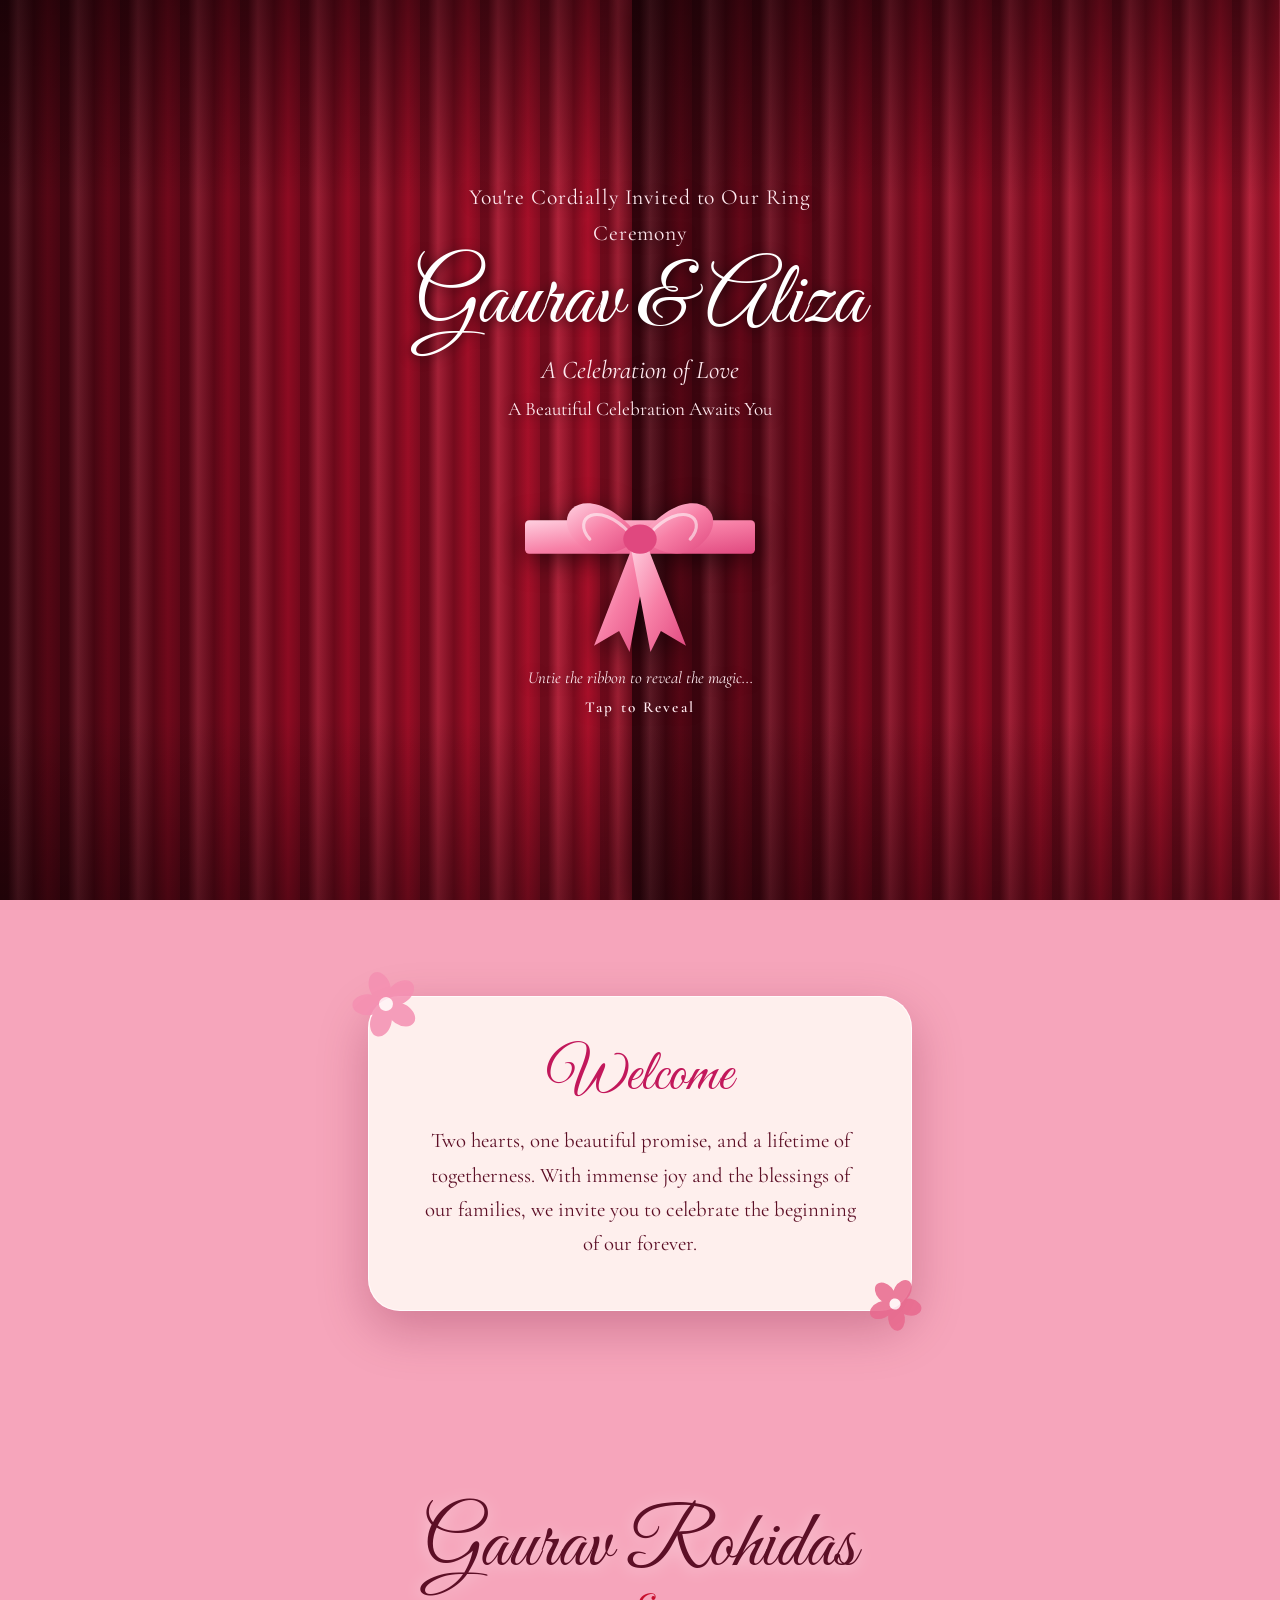
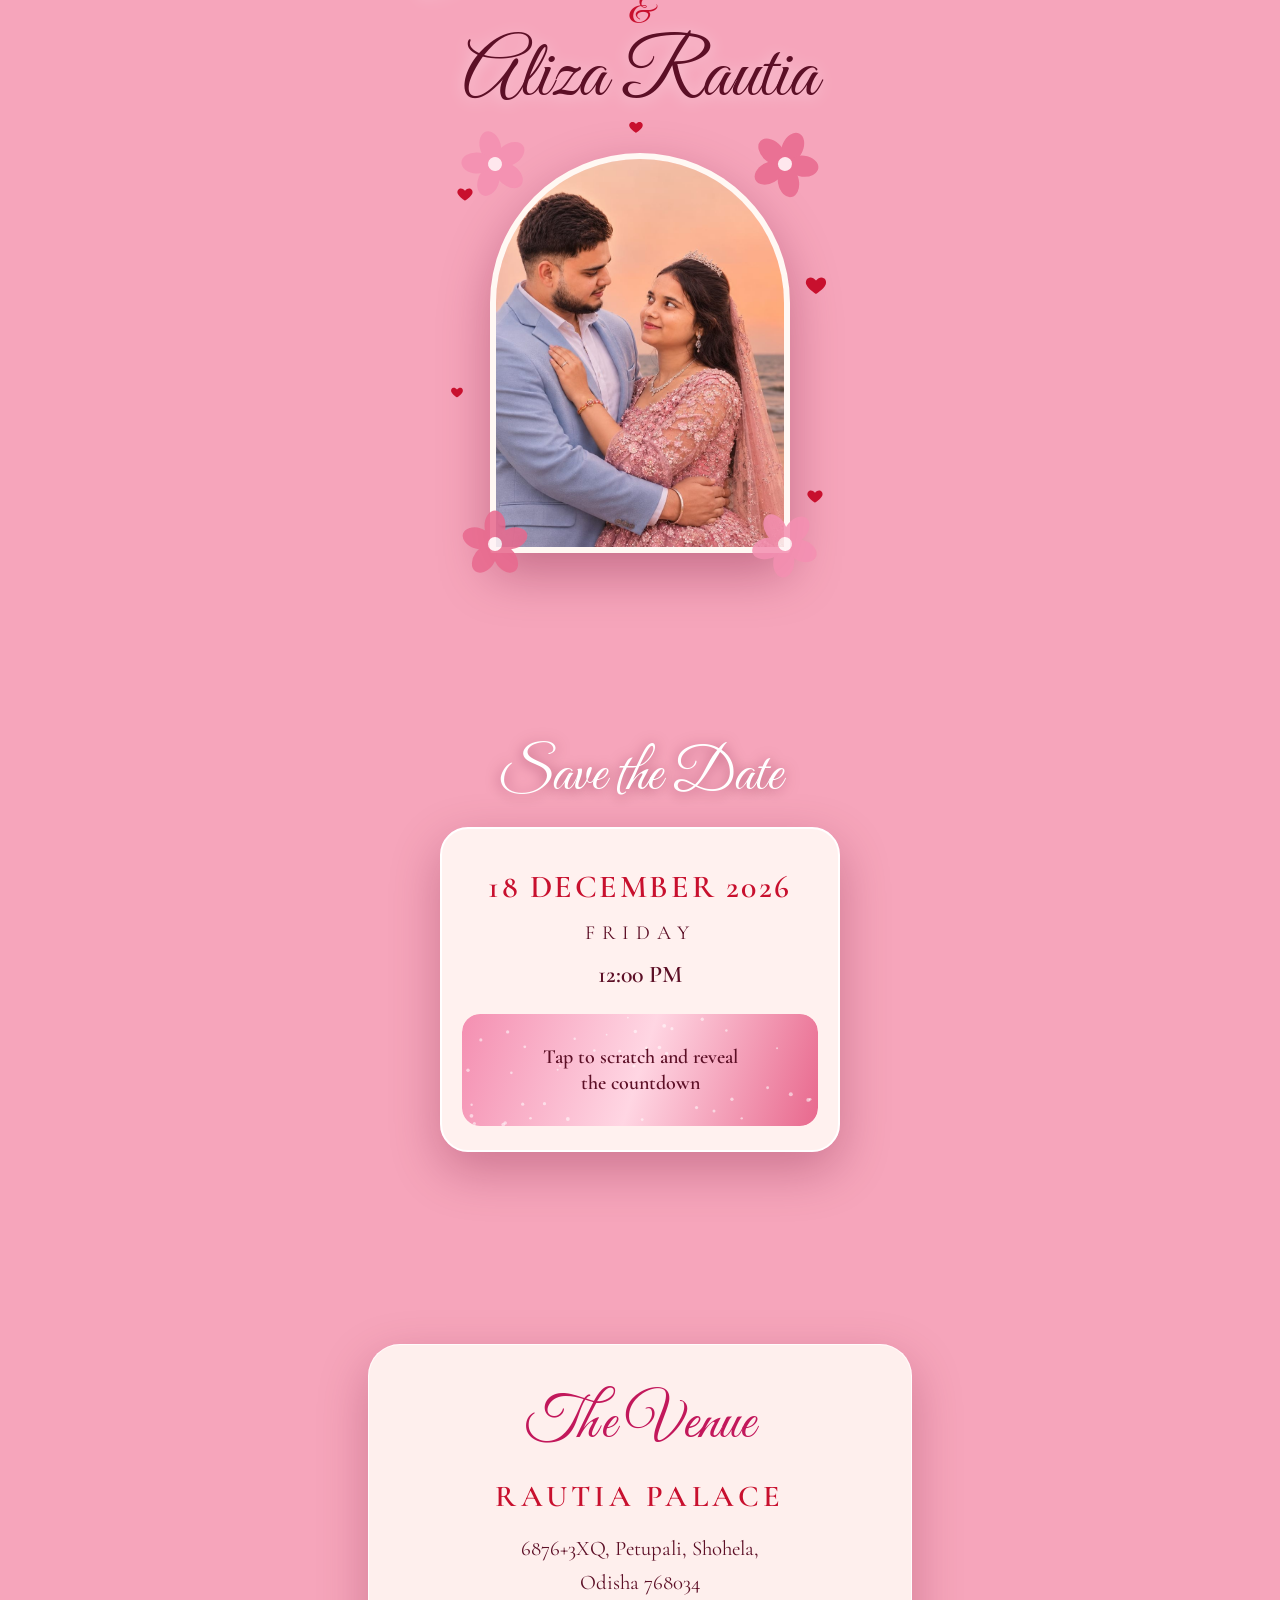
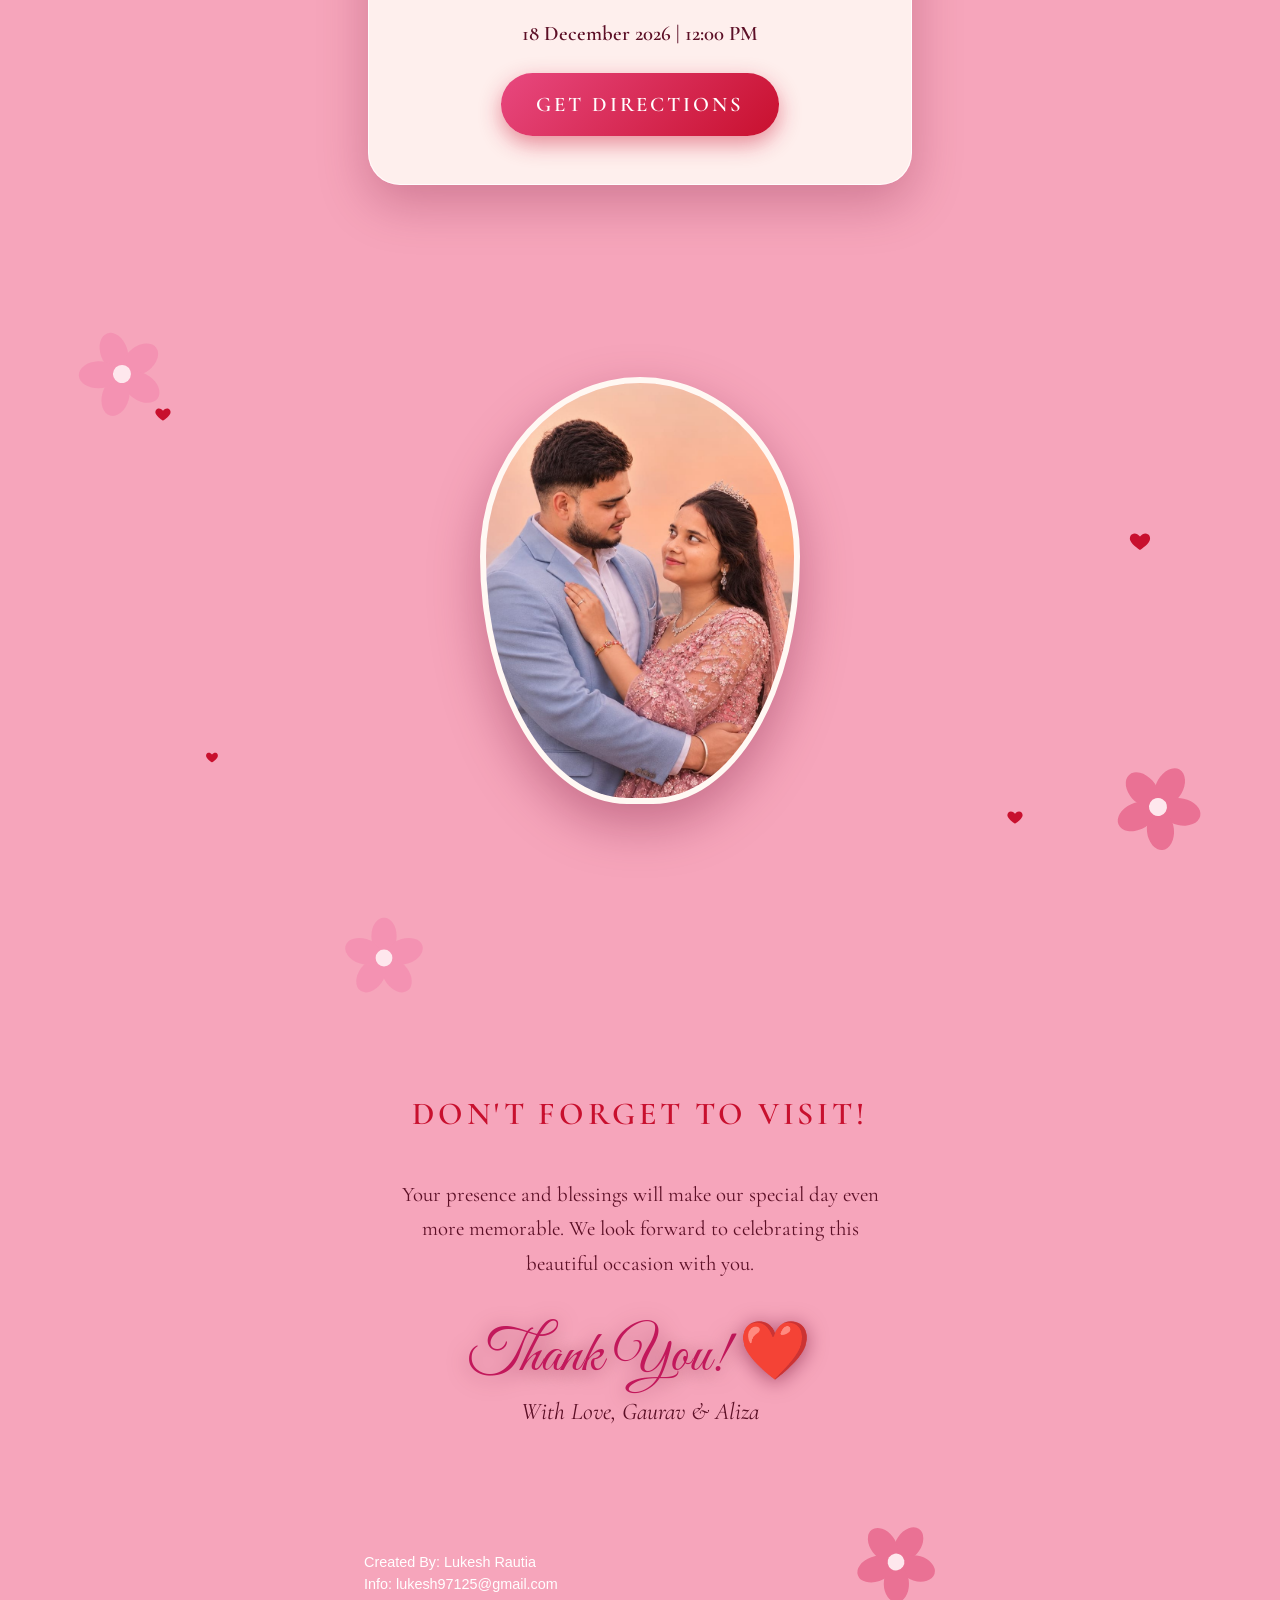
==== index.html @ 3c02366f "Add files via upload" ====
<!DOCTYPE html>
<html lang="en">
<head>
<meta charset="UTF-8">
<meta name="viewport" content="width=device-width, initial-scale=1, viewport-fit=cover">
<meta name="theme-color" content="#8e0b22">
<title>Gaurav &amp; Aliza | Ring Ceremony Invitation</title>
<meta name="description" content="You're cordially invited to the ring ceremony of Aliza Rautia and Gourav Rohidas on 18 December 2026 at Rautia Palace.">
<link rel="preconnect" href="https://fonts.googleapis.com">
<link rel="preconnect" href="https://fonts.gstatic.com" crossorigin>
<link href="https://fonts.googleapis.com/css2?family=Cormorant+Garamond:ital,wght@0,500;0,600;1,500&family=Great+Vibes&display=swap" rel="stylesheet">
<link rel="stylesheet" href="style.css">
</head>
<body class="locked">

<!-- Reusable SVG symbols -->
<svg width="0" height="0" style="position:absolute" aria-hidden="true" focusable="false">
  <defs>
    <symbol id="flower" viewBox="0 0 100 100">
      <g fill="currentColor">
        <ellipse cx="50" cy="24" rx="15" ry="22"/>
        <ellipse cx="50" cy="24" rx="15" ry="22" transform="rotate(72 50 50)"/>
        <ellipse cx="50" cy="24" rx="15" ry="22" transform="rotate(144 50 50)"/>
        <ellipse cx="50" cy="24" rx="15" ry="22" transform="rotate(216 50 50)"/>
        <ellipse cx="50" cy="24" rx="15" ry="22" transform="rotate(288 50 50)"/>
      </g>
      <circle cx="50" cy="50" r="10" fill="#fff3f6"/>
    </symbol>
    <symbol id="heart" viewBox="0 0 24 24">
      <path fill="currentColor" d="M12 21s-7.5-4.6-9.6-9.2C.8 8.2 3 4.5 6.6 4.5c2 0 3.5 1 5.4 3 1.9-2 3.4-3 5.4-3 3.6 0 5.8 3.7 4.2 7.3C19.500 16.400 12 21 12 21z"/>
    </symbol>
  </defs>
</svg>

<!-- Red velvet curtain opening -->
<div class="curtains" id="curtains">
  <div class="curtain curtain-l"></div>
  <div class="curtain curtain-r"></div>
  <div class="curtain-copy">
    <p class="c-invite">You're Cordially Invited to Our Ring Ceremony</p>
    <p class="c-names">Gaurav &amp; Aliza</p>
    <p class="c-tag">A Celebration of Love</p>
    <p class="c-sub">A Beautiful Celebration Awaits You</p>

    <button class="ribbon" id="ribbon" type="button" aria-label="Untie the ribbon to open the invitation">
      <svg viewBox="0 0 220 200" aria-hidden="true" focusable="false">
        <defs>
          <linearGradient id="satin" x1="0" y1="0" x2="1" y2="1">
            <stop offset="0" stop-color="#ffd0e0"/>
            <stop offset=".5" stop-color="#f77fa6"/>
            <stop offset="1" stop-color="#e0487f"/>
          </linearGradient>
        </defs>
        <rect class="band" x="0" y="72" width="220" height="32" rx="4" fill="url(#satin)"/>
        <path class="tail tail-l" d="M104 94 L66 192 L90 178 L100 198 L118 102Z" fill="url(#satin)"/>
        <path class="tail tail-r" d="M116 94 L154 192 L130 178 L120 198 L102 102Z" fill="url(#satin)"/>
        <path class="loop loop-l" d="M110 88 C58 24 14 70 58 100 C80 110 100 98 110 88Z" fill="url(#satin)"/>
        <path class="loop loop-r" d="M110 88 C162 24 206 70 162 100 C140 110 120 98 110 88Z" fill="url(#satin)"/>
        <path class="shine" d="M100 84 C70 52 44 70 62 90 M120 84 C150 52 176 70 158 90" fill="none" stroke="#fff" stroke-opacity=".55" stroke-width="3" stroke-linecap="round"/>
        <ellipse class="knot" cx="110" cy="90" rx="16" ry="14" fill="#e0487f"/>
      </svg>
    </button>
    <p class="c-hint">Untie the ribbon to reveal the magic...</p>
    <p class="c-tap">Tap to Reveal</p>
  </div>
</div>

<!-- Falling hearts and petals -->
<div class="fx-layer ambient" id="ambient" aria-hidden="true"></div>
<div class="fx-layer burst" id="burst" aria-hidden="true"></div>

<!-- Music control -->
<button class="music-btn" id="musicBtn" type="button" aria-pressed="false" aria-label="Play background music" hidden>
  <svg viewBox="0 0 24 24" aria-hidden="true" focusable="false">
    <path fill="currentColor" d="M9 3v11.3A3.5 3.5 0 1 0 11 17.500V8h6V3H9z"/>
    <line class="mute-line" x1="3" y1="3" x2="21" y2="21" stroke="currentColor" stroke-width="2.4" stroke-linecap="round"/>
  </svg>
</button>
<audio id="bgm" src="music.mpeg" loop preload="none"></audio>

<main id="main" tabindex="-1" inert>

  <!-- Invitation cover -->
  <header class="section hero" id="top">
    <svg class="deco d-tl" aria-hidden="true"><use href="#flower"/></svg>
    <svg class="deco d-tr" aria-hidden="true"><use href="#flower"/></svg>
    <svg class="deco d-bl" aria-hidden="true"><use href="#flower"/></svg>
    <svg class="deco d-br" aria-hidden="true"><use href="#flower"/></svg>
    <p class="hero-line" style="--d:.2s">You're cordially invited to our</p>
    <p class="hero-kind" style="--d:.5s">Ring Ceremony</p>
    <h1 class="hero-names" style="--d:.8s">Gaurav <span class="amp">&amp;</span> Aliza</h1>
    <p class="hero-tag" style="--d:1.2s">A Celebration of Love</p>
    <p class="hero-tag" style="--d:1.2s"><br>Scroll To See ⬇</p>
    <!--<p class="hero-date" style="--d:1.5s">Friday, 18 December 2026</p>-->
    <a class="scroll-cue" href="#welcome" aria-label="Scroll to the welcome message"><svg viewBox="0 0 24 24" aria-hidden="true"><use href="#heart"/></svg></a>
  </header>

  <!-- Welcome -->
  <section class="section" id="welcome" aria-labelledby="welcome-h">
    <div class="panel reveal">
      <svg class="deco d-panel-l" aria-hidden="true"><use href="#flower"/></svg>
      <svg class="deco d-panel-r" aria-hidden="true"><use href="#flower"/></svg>
      <h2 class="script" id="welcome-h">Welcome</h2>
      <p>Two hearts, one beautiful promise, and a lifetime of togetherness. With immense joy and the blessings of our families, we invite you to celebrate the beginning of our forever.</p>
    </div>
  </section>

  <!-- Couple introduction -->
  <section class="section couple" id="couple" aria-labelledby="couple-h">
    <h2 class="sr-only" id="couple-h">The couple</h2>
    <p class="name script reveal">Gaurav Rohidas</p>
    <p class="and script reveal">&amp;</p>
    <p class="name script reveal">Aliza Rautia</p>
    <div class="frame reveal">
      <svg class="deco f1" aria-hidden="true"><use href="#flower"/></svg>
      <svg class="deco f2" aria-hidden="true"><use href="#flower"/></svg>
      <svg class="deco f3" aria-hidden="true"><use href="#flower"/></svg>
      <svg class="deco f4" aria-hidden="true"><use href="#flower"/></svg>
      <div class="frame-photo">
        <img src="couple.jpeg" alt="Gaurav and Aliza together" width="1186" height="1086" loading="lazy" onerror="this.onerror=null;this.src='assets/couple-placeholder.svg'">
      </div>
      <span class="fh h1"></span><span class="fh h2"></span><span class="fh h3"></span><span class="fh h4"></span><span class="fh h5"></span>
    </div>
  </section>

  <!-- Save the date -->
  <section class="section" id="date" aria-labelledby="date-h">
    <h2 class="script reveal" id="date-h">Save the Date</h2>
    <div class="date-card reveal" id="dateCard" role="button" tabindex="0" aria-label="Tap to scratch the card and reveal the live countdown">
      <p class="dc-date">18 DECEMBER 2026</p>
      <p class="dc-day">FRIDAY</p>
      <p class="dc-time">12:00 PM</p>
      <div class="scratch" id="scratch">
        <div class="countdown" id="countdown" role="timer" aria-live="off">
          <div class="cd"><b id="cdD">00</b><span>Days</span></div>
          <div class="cd"><b id="cdH">00</b><span>Hours</span></div>
          <div class="cd"><b id="cdM">00</b><span>Minutes</span></div>
          <div class="cd"><b id="cdS">00</b><span>Seconds</span></div>
        </div>
        <p class="celebrate" id="celebrate" hidden>Today is the day! Let the celebration begin ❤️</p>
        <canvas id="foil" aria-hidden="true"></canvas>
      </div>
    </div>
  </section>

  <!-- Venue -->
  <section class="section" id="venue" aria-labelledby="venue-h">
    <div class="panel reveal">
      <h2 class="script" id="venue-h">The Venue</h2>
      <p class="venue-name">RAUTIA PALACE</p>
      <address>6876+3XQ, Petupali, Shohela,<br>Odisha 768034</address>
      <p class="venue-when">18 December 2026 | 12:00 PM</p>
      <a class="btn" href="https://www.google.com/maps/dir/?api=1&amp;destination=6876%2B3XQ%2C%20Petupali%2C%20Shohela%2C%20Odisha%20768034" target="_blank" rel="noopener noreferrer">GET DIRECTIONS</a>
    </div>
  </section>

  <!-- Animated couple -->
  <section class="section together" id="together" aria-label="Gaurav and Aliza">
    <svg class="deco t1" aria-hidden="true"><use href="#flower"/></svg>
    <svg class="deco t2" aria-hidden="true"><use href="#flower"/></svg>
    <div class="oval reveal">
      <img src="couple1.jpeg" alt="Aliza and Gaurav, engagement portrait" width="1186" height="1086" loading="lazy" onerror="this.onerror=null;this.src='assets/couple-placeholder.svg'">
    </div>
    <span class="fh t-h1"></span><span class="fh t-h2"></span><span class="fh t-h3"></span><span class="fh t-h4"></span>
  </section>

  <!-- Thank you -->
  <footer class="section thanks" id="thanks">
    <svg class="deco th1" aria-hidden="true"><use href="#flower"/></svg>
    <svg class="deco th2" aria-hidden="true"><use href="#flower"/></svg>
    <h2 class="visit reveal">DON'T FORGET TO VISIT!</h2>
    <p class="reveal">Your presence and blessings will make our special day even more memorable. We look forward to celebrating this beautiful occasion with you.</p>
    <p class="thank script reveal">Thank You! <span class="beat" aria-hidden="true">❤️</span></p>
    <p class="with-love reveal">With Love, Gaurav &amp; Aliza</p>
    <p class="credit">Created By: Lukesh Rautia
      <br>Info: lukesh97125@gmail.com</p>
  </footer>
</main>

<script src="script.js"></script>
</body>
</html>
---- style.css ----
/* ===== Tokens ===== */
:root{
  --ivory:#fff8f3; --blush:#ffe3ea; --rose:#f48fb1; --rose-deep:#c2185b;
  --wine:#5c0f26; --velvet:#8e0b22; --velvet-dark:#4a0612; --heart:#c8102e;
  --script:'Great Vibes','Snell Roundhand','Brush Script MT',cursive;
  --serif:'Cormorant Garamond','Palatino Linotype',Georgia,serif;
  --ease:cubic-bezier(.65,.02,.2,1);
  --heart-img:url("data:image/svg+xml,%3Csvg xmlns='http://www.w3.org/2000/svg' viewBox='0 0 24 24'%3E%3Cpath fill='%23c8102e' d='M12 21s-7.5-4.6-9.6-9.2C.8 8.2 3 4.5 6.6 4.5c2 0 3.5 1 5.4 3 1.9-2 3.4-3 5.4-3 3.6 0 5.8 3.7 4.2 7.3C19.5 16.4 12 21 12 21z'/%3E%3C/svg%3E");
  --petal-img:url("data:image/svg+xml,%3Csvg xmlns='http://www.w3.org/2000/svg' viewBox='0 0 24 24'%3E%3Cpath fill='%23ff8fb1' d='M12 2C6 8 5 15 12 22c7-7 6-14 0-20z'/%3E%3Cpath fill='%23ffc2d4' d='M12 5c-2 4-2 9 0 14'/%3E%3C/svg%3E");
  --flower-img:url("data:image/svg+xml,%3Csvg xmlns='http://www.w3.org/2000/svg' viewBox='0 0 100 100'%3E%3Cg fill='%23ff9db8'%3E%3Cellipse cx='50' cy='24' rx='15' ry='22'/%3E%3Cellipse cx='50' cy='24' rx='15' ry='22' transform='rotate(72 50 50)'/%3E%3Cellipse cx='50' cy='24' rx='15' ry='22' transform='rotate(144 50 50)'/%3E%3Cellipse cx='50' cy='24' rx='15' ry='22' transform='rotate(216 50 50)'/%3E%3Cellipse cx='50' cy='24' rx='15' ry='22' transform='rotate(288 50 50)'/%3E%3C/g%3E%3Ccircle cx='50' cy='50' r='10' fill='%23fff3f6'/%3E%3C/svg%3E");
}
*,*::before,*::after{box-sizing:border-box}
html{scroll-behavior:smooth;-webkit-text-size-adjust:100%}
body{margin:0;font-family:var(--serif);font-size:1.2rem;line-height:1.65;color:var(--wine);background:#f6a5bb;overflow-x:hidden}
body::before{content:"";position:fixed;inset:0;z-index:-1;
  background:radial-gradient(ellipse at 20% 0%,#ffd9e3 0%,transparent 55%),
             radial-gradient(ellipse at 90% 100%,#e8688d 0%,transparent 60%),
             linear-gradient(170deg,#fbbccd 0%,#f4809f 100%)}
body.locked{overflow:hidden;height:100vh;height:100svh}
main:focus{outline:none}
.sr-only{position:absolute;width:1px;height:1px;overflow:hidden;clip:rect(0 0 0 0);white-space:nowrap}
.script{font-family:var(--script);font-weight:400;line-height:1.1;margin:0}
:focus-visible{outline:3px solid #fff;outline-offset:3px;box-shadow:0 0 0 6px var(--rose-deep)}

/* ===== Curtains ===== */
.curtains{position:fixed;inset:0;z-index:100;overflow:hidden}
.curtain{position:absolute;top:0;bottom:0;width:50.6%;
  background:
    linear-gradient(180deg,rgba(0,0,0,.45),transparent 22%,transparent 80%,rgba(0,0,0,.35)),
    repeating-linear-gradient(90deg,rgba(0,0,0,.34) 0 8px,rgba(255,255,255,.08) 18px,rgba(0,0,0,.26) 34px,transparent 48px,rgba(0,0,0,.2) 60px),
    linear-gradient(90deg,var(--velvet-dark),var(--velvet) 45%,#b0122c);
  transition:transform 2.4s var(--ease);will-change:transform;box-shadow:0 0 40px rgba(0,0,0,.5)}
.curtain-l{left:0;transform-origin:left center}
.curtain-r{right:0;transform-origin:right center;background-position:center}
.curtains.open .curtain{transform:scaleX(.1)}
.curtains.open{pointer-events:none}
.curtain-copy{position:absolute;inset:0;display:flex;flex-direction:column;align-items:center;justify-content:center;text-align:center;
  padding:1rem;color:#ffe9ef;text-shadow:0 2px 12px rgba(0,0,0,.6);transition:opacity .7s}
.curtains.open .curtain-copy{opacity:0}
.c-invite{margin:0 0 .3rem;font-size:clamp(1rem,3.8vw,1.35rem);letter-spacing:.04em;max-width:22rem}
.c-names{font-family:var(--script);font-size:clamp(3rem,15vw,5.5rem);margin:0;line-height:1.05;color:#fff}
.c-tag{margin:0;font-style:italic;font-size:clamp(1.15rem,4.5vw,1.6rem)}
.c-sub{margin:.2rem 0 0;font-size:clamp(1rem,3.5vw,1.2rem)}
.c-hint{margin:.2rem 0 0;font-style:italic;font-size:1.05rem}
.c-tap{margin:.2rem 0 0;font-weight:600;letter-spacing:.14em;font-size:.95rem;animation:blink 1.8s ease-in-out infinite}
@keyframes blink{50%{opacity:.35}}

.ribbon{position:relative;width:min(58vw,230px);margin:1.2rem 0 .4rem;padding:0;background:none;border:0;cursor:pointer;
  -webkit-tap-highlight-color:transparent;filter:drop-shadow(0 6px 14px rgba(0,0,0,.55));animation:sway 3.2s ease-in-out infinite}
.ribbon svg{display:block;width:100%;height:auto;overflow:visible}
.ribbon:hover{filter:drop-shadow(0 0 16px rgba(255,170,200,.9)) drop-shadow(0 6px 14px rgba(0,0,0,.5))}
@keyframes sway{50%{transform:rotate(-2.5deg) scale(1.04)}}
.ribbon .band,.ribbon .tail,.ribbon .loop,.ribbon .knot,.ribbon .shine{transform-box:fill-box;transform-origin:center;transition:transform .9s cubic-bezier(.5,0,.3,1),opacity .8s}
.ribbon.untied{animation:none;pointer-events:none}
.ribbon.untied .knot{transform:scale(0);opacity:0}
.ribbon.untied .loop-l{transform:translate(-50px,30px) rotate(-60deg) scale(.1);opacity:0}
.ribbon.untied .loop-r{transform:translate(50px,30px) rotate(60deg) scale(.1);opacity:0}
.ribbon.untied .shine{opacity:0}
.ribbon.untied .tail-l{transform:translate(-30px,140px) rotate(-25deg);opacity:0}
.ribbon.untied .tail-r{transform:translate(30px,140px) rotate(25deg);opacity:0}
.ribbon.untied .band{transform:scaleX(1.3);opacity:0;transition-delay:.25s}

/* ===== Falling hearts and petals ===== */
.fx-layer{position:fixed;inset:0;pointer-events:none;overflow:hidden}
.fx-layer.ambient{z-index:1;opacity:0;transition:opacity 1.6s}
body.revealed .fx-layer.ambient{opacity:1}
.fx-layer.burst{z-index:150}
.fx{position:absolute;top:0;left:0;width:var(--s,16px);height:var(--s,16px);background:center/contain no-repeat;
  will-change:transform;animation:fall var(--t,12s) linear var(--dl,0s) var(--n,infinite) both}
.fx.heart{background-image:var(--heart-img)}
.fx.petal{background-image:var(--petal-img)}
.fx.flower{background-image:var(--flower-img)}
@keyframes fall{
  0%{transform:translate3d(var(--x),-12vh,0) rotate(0)}
  25%{transform:translate3d(calc(var(--x) + var(--dx)*.7),26vh,0) rotate(calc(var(--rot)*.25))}
  50%{transform:translate3d(calc(var(--x) - var(--dx)*.5),52vh,0) rotate(calc(var(--rot)*.5))}
  75%{transform:translate3d(calc(var(--x) + var(--dx)*.6),78vh,0) rotate(calc(var(--rot)*.75))}
  100%{transform:translate3d(var(--x),112vh,0) rotate(var(--rot))}
}

/* ===== Layout ===== */
main{position:relative;z-index:2}
.section{position:relative;z-index:2;display:flex;flex-direction:column;align-items:center;text-align:center;padding:4.5rem 1.25rem}
.panel{position:relative;width:100%;max-width:34rem;padding:2.5rem 1.5rem;background:rgba(255,248,243,.9);border-radius:32px 32px 32px 32px;
  border:1px solid rgba(255,255,255,.8);box-shadow:0 18px 50px rgba(110,10,45,.28)}
.panel p{margin:1rem 0 0}
.panel .script,.section>.script{font-size:clamp(2.6rem,10vw,3.6rem);color:var(--rose-deep)}
.section>h2.script{color:#fff;text-shadow:0 2px 14px rgba(110,10,45,.55);margin-bottom:1.2rem}

.deco{position:absolute;width:var(--w,84px);height:var(--w,84px);color:var(--rose);opacity:.85;pointer-events:none;fill:currentColor}
.deco use{pointer-events:none}

/* ===== Hero ===== */
.hero{min-height:100vh;min-height:100svh;justify-content:center;overflow:hidden}
.hero p,.hero h1{margin:0;opacity:0;transform:translateY(18px)}
body.revealed .hero p,body.revealed .hero h1{opacity:1;transform:none;transition:opacity 1.1s var(--d,0s),transform 1.1s var(--d,0s)}
.hero-line{font-size:clamp(1.1rem,4vw,1.4rem);font-style:italic}
.hero-kind{font-size:clamp(1.4rem,5vw,1.9rem);letter-spacing:.2em;font-weight:600;color:var(--velvet)}
.hero-names{font-family:var(--script);font-weight:400;font-size:clamp(3.6rem,18vw,7.5rem);line-height:1.05;color:var(--heart);margin:.4rem 0!important;text-shadow:0 4px 24px rgba(255,255,255,.5)}
.hero-names .amp{display:inline-block;color:var(--wine);transform:scale(.8)}
.hero-tag{font-size:clamp(1.3rem,5vw,1.8rem);font-style:italic}
.hero-date{margin-top:1rem!important;font-weight:600;letter-spacing:.1em}
.scroll-cue{position:absolute;bottom:1.5rem;left:50%;width:34px;height:34px;margin-left:-17px;color:var(--heart);animation:bob 1.8s ease-in-out infinite}
.scroll-cue svg{width:100%;height:100%;fill:currentColor}
@keyframes bob{50%{transform:translateY(8px)}}
.d-tl,.d-tr,.d-bl,.d-br{--w:clamp(90px,26vw,170px)}
.d-tl{top:-26px;left:-26px}.d-tr{top:-26px;right:-26px;transform:rotate(40deg)}
.d-bl{bottom:-30px;left:-30px;transform:rotate(20deg)}.d-br{bottom:-30px;right:-30px;transform:rotate(60deg)}
.d-tl,.d-br{animation:spin 40s linear infinite}

/* ===== Reveal on scroll ===== */
.reveal{opacity:0;transform:translateY(26px);transition:opacity 1s,transform 1s}
.reveal.in{opacity:1;transform:none}

/* ===== Welcome ===== */
.d-panel-l{--w:70px;top:-28px;left:-18px;transform:rotate(-20deg)}
.d-panel-r{--w:56px;bottom:-22px;right:-12px;transform:rotate(30deg);color:#e8688d}

/* ===== Couple ===== */
.couple .name{font-size:clamp(3rem,14vw,5rem);color:var(--wine);margin:0;text-shadow:0 2px 16px rgba(255,255,255,.5)}
.couple .and{font-size:2.4rem;color:var(--heart);margin:0}
.frame{position:relative;width:min(76vw,300px);margin:2rem auto 0}
.frame-photo,.oval{aspect-ratio:3/4;overflow:hidden;background:var(--blush);border:6px solid var(--ivory);box-shadow:0 20px 50px rgba(110,10,45,.35)}
.frame-photo{border-radius:999px 999px 24px 24px}
.frame-photo img,.oval img{display:block;width:100%;height:100%;object-fit:cover}
.f1,.f2,.f3,.f4{--w:70px}
.f1{top:-24px;left:-30px;transform:rotate(-15deg)}.f2{top:-24px;right:-30px;color:#e8688d;transform:rotate(25deg)}
.f3{bottom:-26px;left:-30px;color:#e8688d}.f4{bottom:-26px;right:-30px;transform:rotate(40deg)}
.fh{position:absolute;width:var(--hs,18px);height:var(--hs,18px);background:var(--heart-img) center/contain no-repeat;animation:floaty 4.5s ease-in-out infinite;pointer-events:none}
.fh.h1{top:8%;left:-34px}.fh.h2{top:30%;right:-38px;--hs:24px;animation-delay:-1s}
.fh.h3{top:58%;left:-40px;--hs:14px;animation-delay:-2s}.fh.h4{bottom:12%;right:-34px;animation-delay:-3s}
.fh.h5{top:-34px;left:46%;--hs:16px;animation-delay:-1.5s}
@keyframes floaty{50%{transform:translateY(-16px) rotate(10deg)}}

/* ===== Date card ===== */
.date-card{width:100%;max-width:25rem;padding:2rem 1.25rem 1.5rem;background:rgba(255,248,243,.92);border-radius:28px;border:2px solid #fff;
  box-shadow:0 18px 50px rgba(110,10,45,.3);cursor:pointer;-webkit-tap-highlight-color:transparent;transition:box-shadow .3s}
.date-card:hover{box-shadow:0 0 0 4px rgba(255,255,255,.7),0 22px 55px rgba(110,10,45,.4)}
.date-card.done{cursor:default}
.date-card p{margin:0}
.dc-date{font-size:clamp(1.5rem,6.5vw,2rem);font-weight:600;letter-spacing:.08em;color:var(--heart)}
.dc-day{font-size:1.25rem;letter-spacing:.35em;margin-top:.2rem!important}
.dc-time{font-size:1.5rem;font-weight:600;margin:.3rem 0 1.2rem!important}
.scratch{position:relative;min-height:112px;border-radius:18px;overflow:hidden;display:flex;align-items:center;justify-content:center}
.countdown{width:100%;display:grid;grid-template-columns:repeat(4,1fr);gap:.4rem}
.cd{padding:.55rem .1rem;background:var(--blush);border-radius:14px}
.cd b{display:block;font-size:clamp(1.6rem,8vw,2.2rem);line-height:1.1;color:var(--rose-deep);font-variant-numeric:tabular-nums}
.cd span{font-size:.85rem}
.celebrate{padding:1.2rem .5rem;font-size:1.4rem;font-weight:600;color:var(--heart)}
.scratch canvas{position:absolute;inset:0;width:100%;height:100%;border-radius:18px;transition:opacity .6s}
.scratch canvas.gone{opacity:0}

/* ===== Venue ===== */
.venue-name{font-size:1.9rem;font-weight:600;letter-spacing:.14em;color:var(--heart)}
.panel address{font-style:normal;margin-top:.6rem}
.panel .venue-when{font-weight:600}
.btn{display:inline-block;margin-top:1.4rem;padding:.9rem 2.2rem;border-radius:999px;background:linear-gradient(135deg,#e8487f,var(--heart));color:#fff;
  font-weight:600;letter-spacing:.14em;text-decoration:none;box-shadow:0 8px 22px rgba(200,16,46,.45);transition:transform .25s,box-shadow .25s}
.btn:hover{transform:translateY(-2px);box-shadow:0 0 0 4px rgba(255,255,255,.7),0 12px 28px rgba(200,16,46,.5)}

/* ===== Animated couple ===== */
.together{padding-bottom:6rem}
.oval{width:min(78vw,320px);border-radius:50% 50% 46% 46%/42% 42% 58% 58%;animation:bobbing 7s ease-in-out infinite}
.oval img{animation:drift 10s ease-in-out infinite alternate}
@keyframes bobbing{50%{transform:translateY(-14px)}}
@keyframes drift{from{transform:scale(1)}to{transform:scale(1.1)}}
.t1,.t2{--w:90px}.t1{top:3rem;left:6%;transform:rotate(-20deg)}.t2{bottom:3rem;right:6%;color:#e8688d;transform:rotate(30deg)}
.t-h1{top:20%;left:12%}.t-h2{top:40%;right:10%;--hs:24px;animation-delay:-1.2s}.t-h3{bottom:22%;left:16%;--hs:14px;animation-delay:-2.4s}.t-h4{bottom:12%;right:20%;animation-delay:-3.2s}

/* ===== Thank you ===== */
.thanks{min-height:80vh;justify-content:center;max-width:36rem;margin:0 auto;overflow:visible}
.visit{font-size:clamp(1.5rem,6vw,2rem);letter-spacing:.12em;font-weight:600;color:var(--heart);margin:0 0 1rem}
.thank{font-size:clamp(3.4rem,15vw,5.2rem);color:#fff;margin:1.5rem 0 .2rem!important;text-shadow:0 3px 20px rgba(110,10,45,.55)}
.beat{display:inline-block;animation:beat 1.4s ease-in-out infinite}
@keyframes beat{15%{transform:scale(1.3)}30%{transform:scale(1)}45%{transform:scale(1.2)}}
.with-love{font-size:1.5rem;font-style:italic;margin:0}
.th1{top:1rem;left:-10px}.th2{bottom:1rem;right:-10px;color:#e8688d;transform:rotate(35deg)}
.credit{position:absolute;font-family:'Segoe UI', cursive, Geneva, Verdana, sans-serif;bottom:10px;text-align:left;left:12px;font-weight:200px;font-size:0.9rem;color:#ffffff;;line-height:1.5}
/* ===== Music button ===== */
.music-btn{position:fixed;z-index:120;right:max(1rem,env(safe-area-inset-right));bottom:max(1rem,env(safe-area-inset-bottom));width:52px;height:52px;padding:12px;
  border:0;border-radius:50%;background:var(--ivory);color:var(--rose-deep);cursor:pointer;box-shadow:0 6px 20px rgba(110,10,45,.4)}
.music-btn[hidden]{display:none}
.music-btn svg{width:100%;height:100%}
.music-btn .mute-line{opacity:1}
.music-btn[aria-pressed="true"] .mute-line{opacity:0}
.music-btn[aria-pressed="true"]{animation:ring 2.4s ease-out infinite}
@keyframes ring{0%{box-shadow:0 6px 20px rgba(110,10,45,.4),0 0 0 0 rgba(255,255,255,.8)}100%{box-shadow:0 6px 20px rgba(110,10,45,.4),0 0 0 18px rgba(255,255,255,0)}}

@media (min-width:768px){
  body{font-size:1.3rem}
  .section{padding:6rem 2rem}
  .panel{padding:3rem 3rem}
}

/* ===== Reduced motion ===== */
@media (prefers-reduced-motion:reduce){
  html{scroll-behavior:auto}
  *,*::before,*::after{animation:none!important;transition-duration:.01ms!important;transition-delay:0s!important}
  .reveal,.hero p,.hero h1{opacity:1;transform:none}
  .fx-layer{display:none}
}
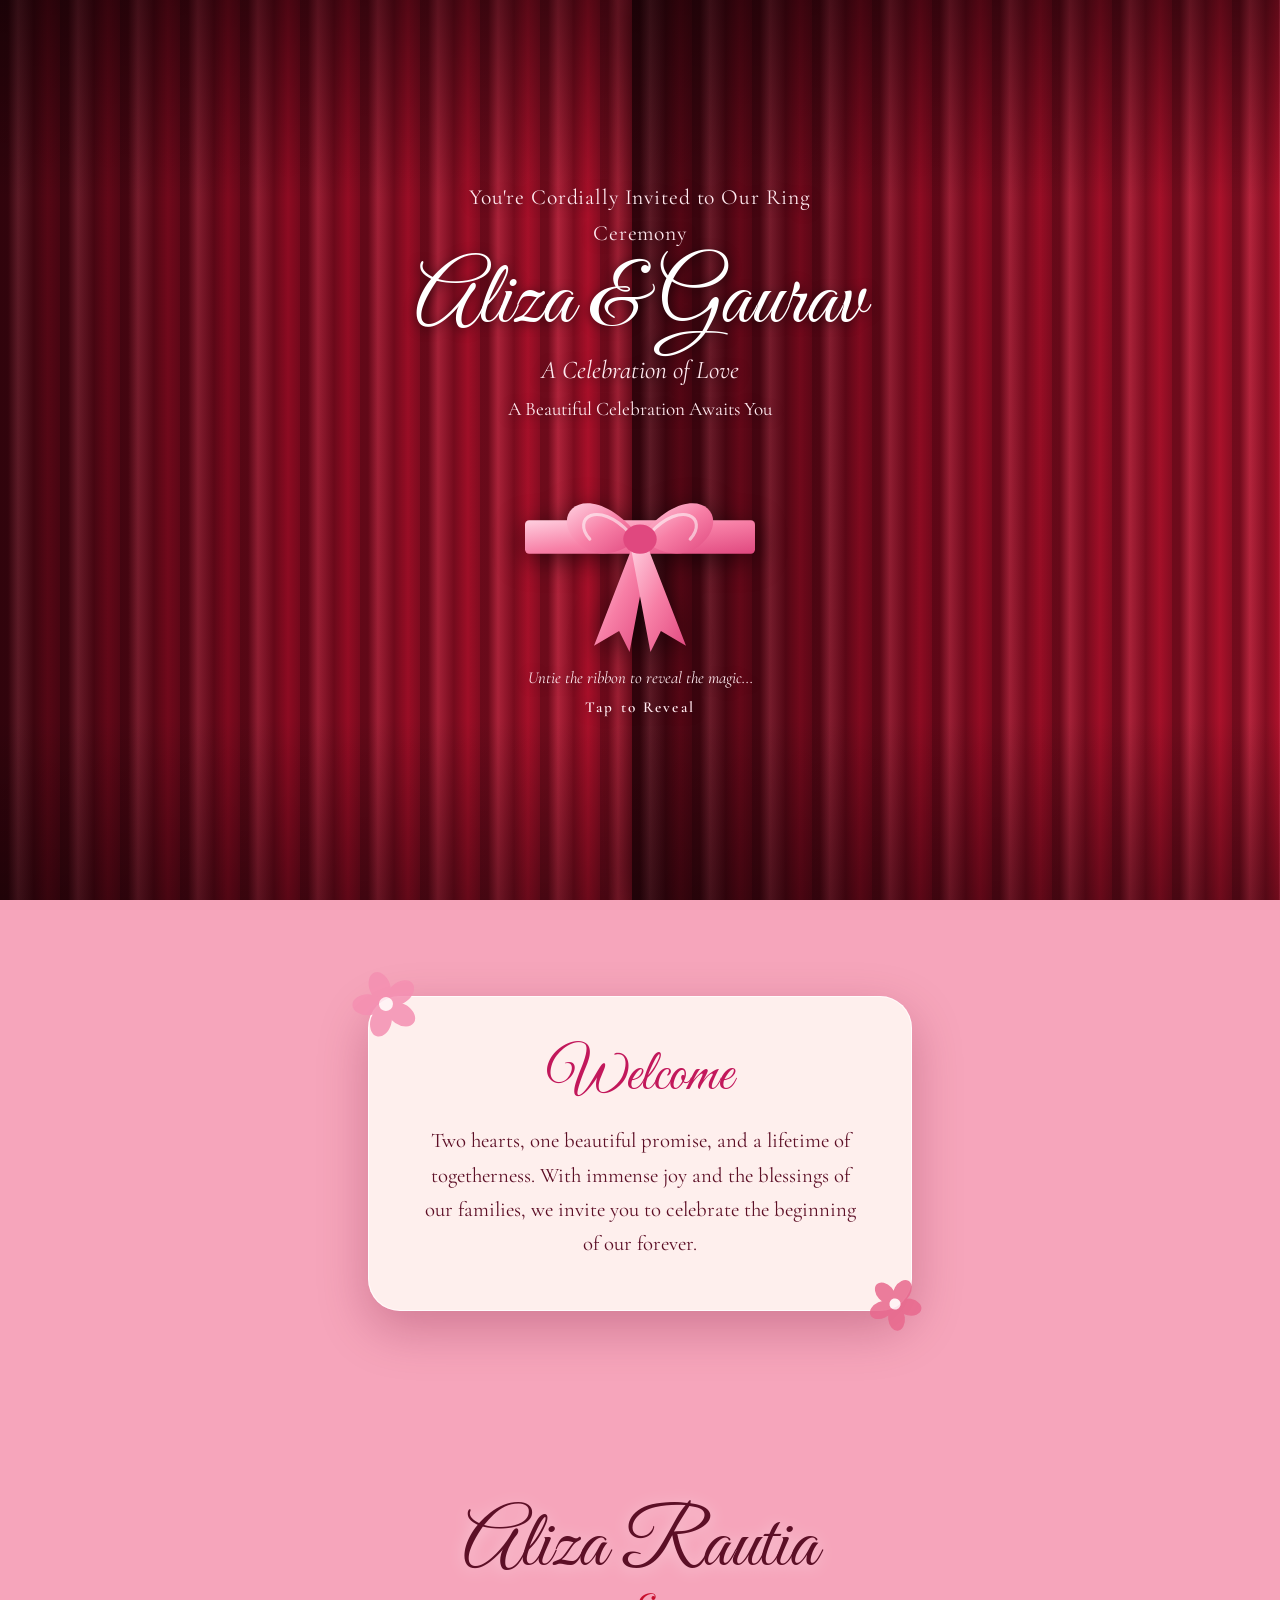
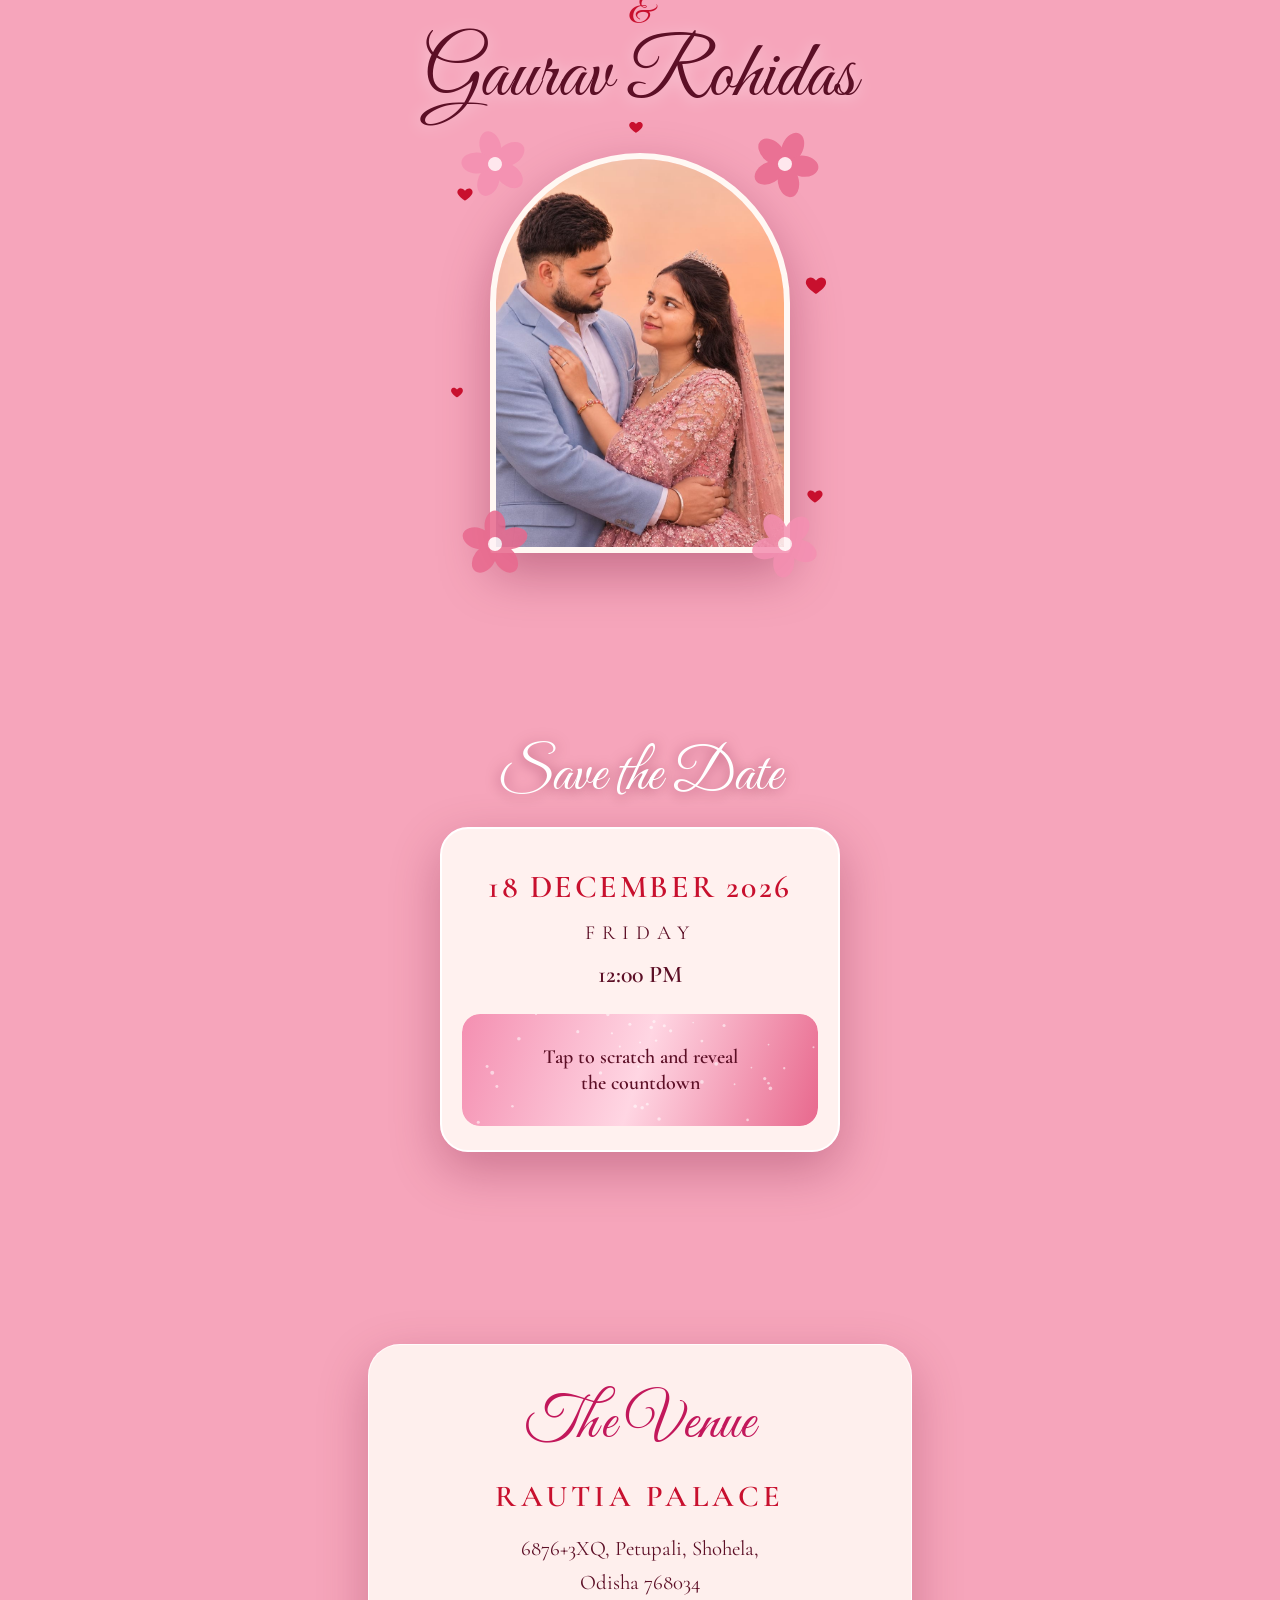
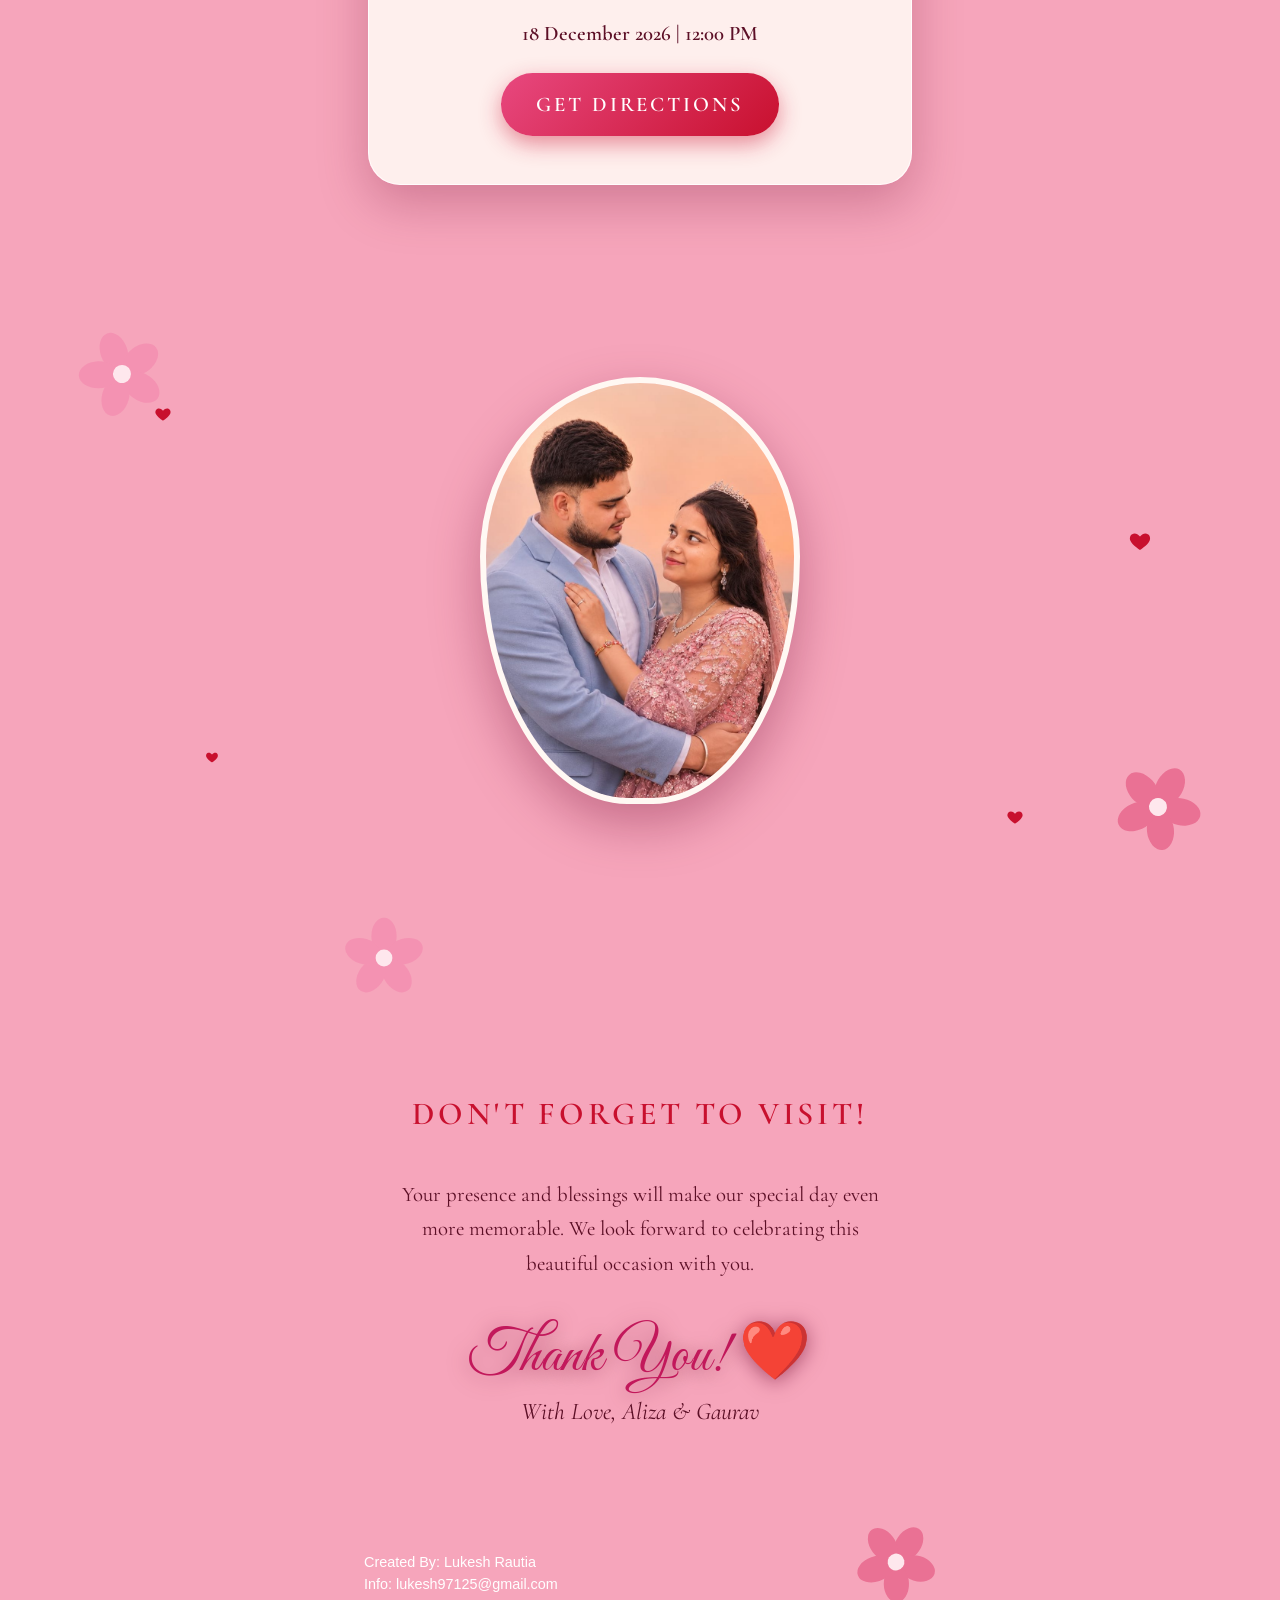
==== commit 4448e9f4: "Update index.html" ====
--- a/index.html
+++ b/index.html
@@ -4,7 +4,7 @@
 <meta charset="UTF-8">
 <meta name="viewport" content="width=device-width, initial-scale=1, viewport-fit=cover">
 <meta name="theme-color" content="#8e0b22">
-<title>Gaurav &amp; Aliza | Ring Ceremony Invitation</title>
+<title>Aliza &amp; Gaurav| Ring Ceremony Invitation</title>
 <meta name="description" content="You're cordially invited to the ring ceremony of Aliza Rautia and Gourav Rohidas on 18 December 2026 at Rautia Palace.">
 <link rel="preconnect" href="https://fonts.googleapis.com">
 <link rel="preconnect" href="https://fonts.gstatic.com" crossorigin>
@@ -38,7 +38,7 @@
   <div class="curtain curtain-r"></div>
   <div class="curtain-copy">
     <p class="c-invite">You're Cordially Invited to Our Ring Ceremony</p>
-    <p class="c-names">Gaurav &amp; Aliza</p>
+    <p class="c-names">Aliza &amp; Gaurav</p>
     <p class="c-tag">A Celebration of Love</p>
     <p class="c-sub">A Beautiful Celebration Awaits You</p>
 
@@ -88,7 +88,7 @@
     <svg class="deco d-br" aria-hidden="true"><use href="#flower"/></svg>
     <p class="hero-line" style="--d:.2s">You're cordially invited to our</p>
     <p class="hero-kind" style="--d:.5s">Ring Ceremony</p>
-    <h1 class="hero-names" style="--d:.8s">Gaurav <span class="amp">&amp;</span> Aliza</h1>
+    <h1 class="hero-names" style="--d:.8s">Aliza <span class="amp">&amp;</span>Gaurav</h1>
     <p class="hero-tag" style="--d:1.2s">A Celebration of Love</p>
     <p class="hero-tag" style="--d:1.2s"><br>Scroll To See ⬇</p>
     <!--<p class="hero-date" style="--d:1.5s">Friday, 18 December 2026</p>-->
@@ -108,9 +108,9 @@
   <!-- Couple introduction -->
   <section class="section couple" id="couple" aria-labelledby="couple-h">
     <h2 class="sr-only" id="couple-h">The couple</h2>
+    <p class="name script reveal">Aliza Rautia</p>
+    <p class="and script reveal">&amp;</p>
     <p class="name script reveal">Gaurav Rohidas</p>
-    <p class="and script reveal">&amp;</p>
-    <p class="name script reveal">Aliza Rautia</p>
     <div class="frame reveal">
       <svg class="deco f1" aria-hidden="true"><use href="#flower"/></svg>
       <svg class="deco f2" aria-hidden="true"><use href="#flower"/></svg>
@@ -171,7 +171,7 @@
     <h2 class="visit reveal">DON'T FORGET TO VISIT!</h2>
     <p class="reveal">Your presence and blessings will make our special day even more memorable. We look forward to celebrating this beautiful occasion with you.</p>
     <p class="thank script reveal">Thank You! <span class="beat" aria-hidden="true">❤️</span></p>
-    <p class="with-love reveal">With Love, Gaurav &amp; Aliza</p>
+    <p class="with-love reveal">With Love, Aliza &amp; Gaurav</p>
     <p class="credit">Created By: Lukesh Rautia
       <br>Info: lukesh97125@gmail.com</p>
   </footer>
